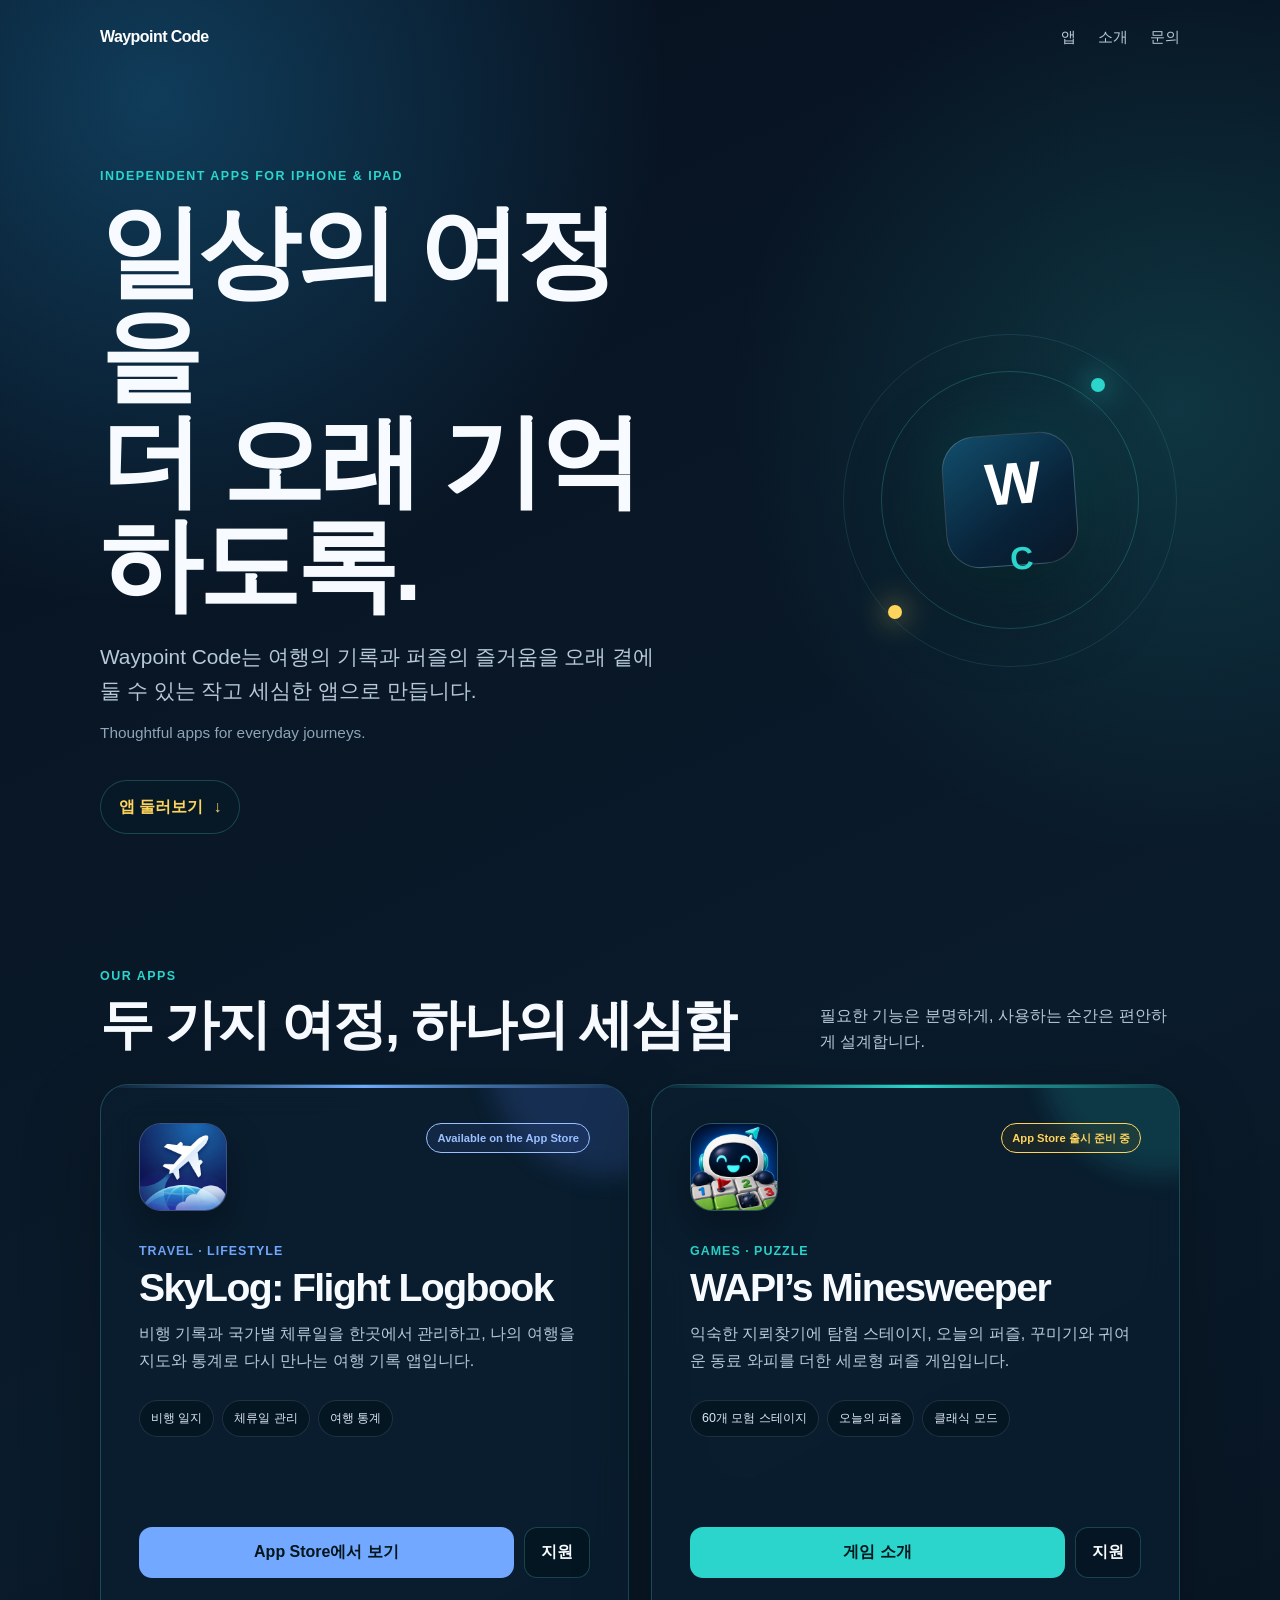
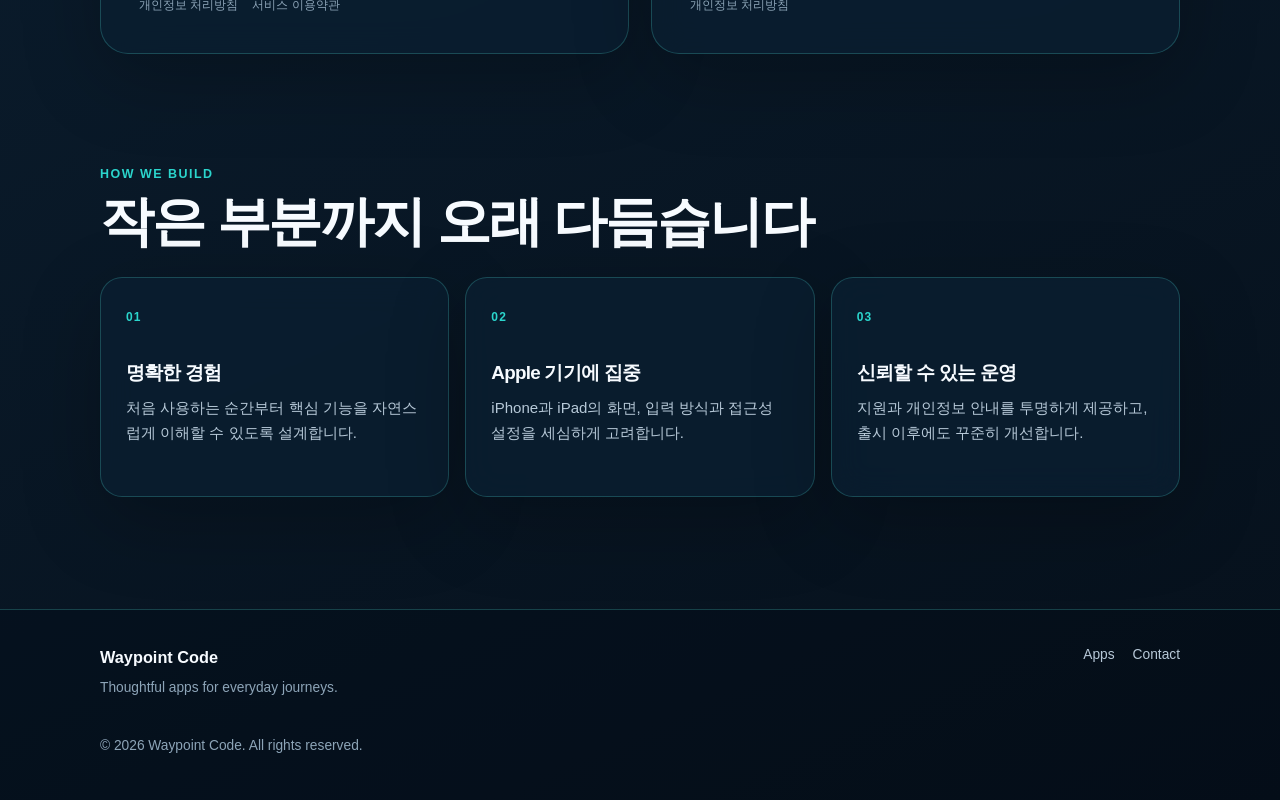
==== index.html @ 96a3428f "feat: Waypoint Code 대표 홈페이지 추가" ====
<!doctype html>
<html lang="ko">
<head>
  <meta charset="utf-8">
  <meta name="viewport" content="width=device-width, initial-scale=1">
  <meta name="description" content="Waypoint Code는 여행 기록과 퍼즐의 즐거움을 위한 iPhone·iPad 앱을 만듭니다.">
  <meta name="theme-color" content="#07111f">
  <meta property="og:type" content="website">
  <meta property="og:title" content="Waypoint Code">
  <meta property="og:description" content="Thoughtful apps for everyday journeys.">
  <title>Waypoint Code — Thoughtful apps for everyday journeys</title>
  <link rel="stylesheet" href="styles.css">
</head>
<body>
  <header class="shell site-header">
    <nav aria-label="주요 메뉴">
      <a class="brand" href="/" aria-label="Waypoint Code 홈">Waypoint Code</a>
      <div class="nav-links">
        <a href="#apps">앱</a>
        <a href="#principles">소개</a>
        <a href="mailto:skylog486@gmail.com">문의</a>
      </div>
    </nav>
  </header>

  <main>
    <section class="shell hero" aria-labelledby="hero-title">
      <div class="hero-copy">
        <p class="eyebrow">Independent apps for iPhone &amp; iPad</p>
        <h1 id="hero-title">일상의 여정을<br>더 오래 기억하도록.</h1>
        <p class="lead">Waypoint Code는 여행의 기록과 퍼즐의 즐거움을 오래 곁에 둘 수 있는 작고 세심한 앱으로 만듭니다.</p>
        <p class="lead-en" lang="en">Thoughtful apps for everyday journeys.</p>
        <a class="hero-link" href="#apps">앱 둘러보기 <span aria-hidden="true">↓</span></a>
      </div>
      <div class="brand-orbit" aria-hidden="true">
        <div class="orbit-ring orbit-ring-one"></div>
        <div class="orbit-ring orbit-ring-two"></div>
        <div class="brand-core">W<span>C</span></div>
        <div class="orbit-dot orbit-dot-one"></div>
        <div class="orbit-dot orbit-dot-two"></div>
      </div>
    </section>

    <section class="shell apps-section" id="apps" aria-labelledby="apps-title">
      <div class="section-heading">
        <div>
          <p class="eyebrow">Our apps</p>
          <h2 id="apps-title">두 가지 여정, 하나의 세심함</h2>
        </div>
        <p>필요한 기능은 분명하게, 사용하는 순간은 편안하게 설계합니다.</p>
      </div>

      <div class="app-grid">
        <article class="app-card skylog-card">
          <div class="app-card-top">
            <img class="app-mark skylog-mark" src="skylog-icon.jpg" width="512" height="512" alt="SkyLog 앱 아이콘" loading="lazy">
            <span class="status available">Available on the App Store</span>
          </div>
          <div class="app-copy">
            <p class="app-kind">Travel · Lifestyle</p>
            <h3>SkyLog: Flight Logbook</h3>
            <p>비행 기록과 국가별 체류일을 한곳에서 관리하고, 나의 여행을 지도와 통계로 다시 만나는 여행 기록 앱입니다.</p>
          </div>
          <ul class="feature-list" aria-label="SkyLog 주요 기능">
            <li>비행 일지</li>
            <li>체류일 관리</li>
            <li>여행 통계</li>
          </ul>
          <div class="card-actions">
            <a class="primary-action" href="https://apps.apple.com/app/id6788016400">App Store에서 보기</a>
            <a class="secondary-action" href="https://kiserlunar-a11y.github.io/SkyLog-legal/support.html">지원</a>
          </div>
          <div class="legal-links">
            <a href="https://kiserlunar-a11y.github.io/SkyLog-legal/privacy.html">개인정보 처리방침</a>
            <a href="https://kiserlunar-a11y.github.io/SkyLog-legal/terms.html">서비스 이용약관</a>
          </div>
        </article>

        <article class="app-card wapi-card">
          <div class="app-card-top">
            <img class="app-mark wapi-mark" src="wapi-mines-icon.png" width="512" height="512" alt="WAPI’s Minesweeper 앱 아이콘" loading="lazy">
            <span class="status coming-soon">App Store 출시 준비 중</span>
          </div>
          <div class="app-copy">
            <p class="app-kind">Games · Puzzle</p>
            <h3>WAPI’s Minesweeper</h3>
            <p>익숙한 지뢰찾기에 탐험 스테이지, 오늘의 퍼즐, 꾸미기와 귀여운 동료 와피를 더한 세로형 퍼즐 게임입니다.</p>
          </div>
          <ul class="feature-list" aria-label="WAPI’s Minesweeper 주요 기능">
            <li>60개 모험 스테이지</li>
            <li>오늘의 퍼즐</li>
            <li>클래식 모드</li>
          </ul>
          <div class="card-actions">
            <a class="primary-action" href="https://kiserlunar-a11y.github.io/worldsweep-site/">게임 소개</a>
            <a class="secondary-action" href="https://kiserlunar-a11y.github.io/worldsweep-site/support.html">지원</a>
          </div>
          <div class="legal-links">
            <a href="https://kiserlunar-a11y.github.io/worldsweep-site/privacy.html">개인정보 처리방침</a>
          </div>
        </article>
      </div>
    </section>

    <section class="shell principles" id="principles" aria-labelledby="principles-title">
      <div class="section-heading compact">
        <div>
          <p class="eyebrow">How we build</p>
          <h2 id="principles-title">작은 부분까지 오래 다듬습니다</h2>
        </div>
      </div>
      <div class="principle-grid">
        <article class="principle-card">
          <span class="principle-number">01</span>
          <h3>명확한 경험</h3>
          <p>처음 사용하는 순간부터 핵심 기능을 자연스럽게 이해할 수 있도록 설계합니다.</p>
        </article>
        <article class="principle-card">
          <span class="principle-number">02</span>
          <h3>Apple 기기에 집중</h3>
          <p>iPhone과 iPad의 화면, 입력 방식과 접근성 설정을 세심하게 고려합니다.</p>
        </article>
        <article class="principle-card">
          <span class="principle-number">03</span>
          <h3>신뢰할 수 있는 운영</h3>
          <p>지원과 개인정보 안내를 투명하게 제공하고, 출시 이후에도 꾸준히 개선합니다.</p>
        </article>
      </div>
    </section>
  </main>

  <footer>
    <div class="shell footer-inner">
      <div>
        <strong>Waypoint Code</strong>
        <p>Thoughtful apps for everyday journeys.</p>
      </div>
      <div class="footer-links">
        <a href="#apps">Apps</a>
        <a href="mailto:skylog486@gmail.com">Contact</a>
      </div>
      <p class="copyright">© 2026 Waypoint Code. All rights reserved.</p>
    </div>
  </footer>
</body>
</html>
---- styles.css ----
:root {
  color-scheme: dark;
  --bg: #07111f;
  --bg-deep: #040b13;
  --panel: rgba(10, 30, 48, 0.84);
  --panel-strong: #0c2539;
  --line: rgba(82, 221, 214, 0.24);
  --line-strong: rgba(82, 221, 214, 0.48);
  --text: #f7fbff;
  --muted: #b7c9d8;
  --muted-soft: #8da5b8;
  --accent: #2bd5cc;
  --accent-2: #7cdfff;
  --gold: #ffd45d;
  --sky: #72a8ff;
}

* { box-sizing: border-box; }

html { scroll-behavior: smooth; }

body {
  margin: 0;
  min-height: 100vh;
  overflow-x: hidden;
  font-family: -apple-system, BlinkMacSystemFont, "Segoe UI", sans-serif;
  line-height: 1.65;
  color: var(--text);
  background:
    radial-gradient(circle at 12% 4%, rgba(32, 141, 201, 0.34), transparent 32rem),
    radial-gradient(circle at 92% 17%, rgba(43, 213, 204, 0.16), transparent 28rem),
    linear-gradient(155deg, var(--bg) 0%, #0a1b2b 50%, #06101b 100%);
}

body::before {
  content: "";
  position: fixed;
  inset: 0;
  z-index: -1;
  pointer-events: none;
  opacity: 0.28;
  background-image: linear-gradient(rgba(255,255,255,0.022) 1px, transparent 1px), linear-gradient(90deg, rgba(255,255,255,0.022) 1px, transparent 1px);
  background-size: 56px 56px;
  mask-image: linear-gradient(to bottom, black, transparent 75%);
}

a { color: var(--accent-2); }
a:hover { color: #fff; }
a:focus-visible { outline: 3px solid var(--gold); outline-offset: 4px; }

.shell {
  width: min(1080px, calc(100% - 40px));
  margin: 0 auto;
}

.site-header { position: relative; z-index: 10; }

nav {
  display: flex;
  align-items: center;
  justify-content: space-between;
  gap: 18px;
  padding: 24px 0;
}

.brand {
  color: #fff;
  font-weight: 850;
  letter-spacing: -0.035em;
  text-decoration: none;
}

.nav-links {
  display: flex;
  flex-wrap: wrap;
  justify-content: flex-end;
  gap: 22px;
  font-size: 0.92rem;
}

.nav-links a { color: var(--muted); text-decoration: none; }

.hero {
  min-height: 610px;
  display: grid;
  grid-template-columns: minmax(0, 1.2fr) minmax(280px, 0.8fr);
  align-items: center;
  gap: clamp(44px, 9vw, 112px);
  padding: 92px 0 112px;
}

.eyebrow {
  margin: 0;
  color: var(--accent);
  font-size: 0.78rem;
  font-weight: 850;
  letter-spacing: 0.12em;
  text-transform: uppercase;
}

h1, h2, h3 { letter-spacing: -0.04em; }

h1 {
  margin: 13px 0 22px;
  font-size: clamp(3rem, 8vw, 6.6rem);
  line-height: 1.02;
}

.lead {
  max-width: 670px;
  margin: 0;
  color: var(--muted);
  font-size: clamp(1.08rem, 2vw, 1.3rem);
}

.lead-en {
  margin: 12px 0 0;
  color: var(--muted-soft);
  font-size: 0.96rem;
}

.hero-link {
  display: inline-flex;
  align-items: center;
  gap: 10px;
  margin-top: 34px;
  padding: 13px 18px;
  border: 1px solid var(--line);
  border-radius: 999px;
  color: var(--gold);
  background: rgba(8, 25, 40, 0.74);
  font-weight: 780;
  text-decoration: none;
}

.brand-orbit {
  position: relative;
  width: min(340px, 74vw);
  aspect-ratio: 1;
  justify-self: end;
  display: grid;
  place-items: center;
}

.brand-core {
  width: 132px;
  height: 132px;
  display: grid;
  place-items: center;
  border: 1px solid rgba(255,255,255,0.18);
  border-radius: 34px;
  color: #fff;
  background: linear-gradient(145deg, #124e6c, #082238 62%, #0a1828);
  box-shadow: 0 30px 90px rgba(0,0,0,0.45), 0 0 70px rgba(43,213,204,0.15);
  font-size: 3.7rem;
  font-weight: 900;
  letter-spacing: -0.14em;
  transform: rotate(-4deg);
}

.brand-core span { color: var(--accent); font-size: 2rem; align-self: end; margin: 0 0 27px 7px; }

.orbit-ring { position: absolute; border: 1px solid var(--line); border-radius: 50%; }
.orbit-ring-one { inset: 12%; }
.orbit-ring-two { inset: 1%; border-color: rgba(124,223,255,0.12); }
.orbit-dot { position: absolute; width: 14px; height: 14px; border-radius: 50%; box-shadow: 0 0 28px currentColor; }
.orbit-dot-one { top: 14%; right: 22%; color: var(--accent); background: var(--accent); }
.orbit-dot-two { bottom: 15%; left: 14%; color: var(--gold); background: var(--gold); }

.apps-section { padding: 20px 0 110px; }

.section-heading {
  display: flex;
  align-items: end;
  justify-content: space-between;
  gap: 40px;
  margin-bottom: 28px;
}

.section-heading h2 { margin: 8px 0 0; font-size: clamp(2rem, 4.5vw, 3.4rem); line-height: 1.12; }
.section-heading > p { max-width: 360px; margin: 0; color: var(--muted); }
.section-heading.compact { margin-bottom: 24px; }

.app-grid { display: grid; grid-template-columns: repeat(2, minmax(0, 1fr)); gap: 22px; }

.app-card, .principle-card {
  border: 1px solid var(--line);
  background: var(--panel);
  box-shadow: 0 24px 80px rgba(0,0,0,0.24);
  backdrop-filter: blur(16px);
}

.app-card {
  position: relative;
  min-height: 570px;
  display: flex;
  flex-direction: column;
  padding: clamp(24px, 4vw, 38px);
  overflow: hidden;
  border-radius: 28px;
}

.app-card::before {
  content: "";
  position: absolute;
  inset: 0 0 auto;
  height: 3px;
  background: linear-gradient(90deg, transparent, var(--card-accent), transparent);
}

.app-card::after {
  content: "";
  position: absolute;
  width: 240px;
  height: 240px;
  top: -150px;
  right: -100px;
  border-radius: 50%;
  background: var(--card-glow);
  filter: blur(12px);
  pointer-events: none;
}

.skylog-card { --card-accent: var(--sky); --card-glow: rgba(91,134,255,0.17); }
.wapi-card { --card-accent: var(--accent); --card-glow: rgba(43,213,204,0.15); }

.app-card-top { position: relative; z-index: 1; display: flex; align-items: flex-start; justify-content: space-between; gap: 18px; }

.app-mark {
  width: 88px;
  height: 88px;
  display: grid;
  place-items: center;
  flex: 0 0 auto;
  border: 1px solid rgba(255,255,255,0.16);
  border-radius: 22px;
  object-fit: cover;
  box-shadow: 0 18px 42px rgba(0,0,0,0.32);
}

.skylog-mark { background: #183167; }
.wapi-mark { background: #073447; }

.status {
  padding: 7px 10px;
  border: 1px solid currentColor;
  border-radius: 999px;
  font-size: 0.7rem;
  font-weight: 800;
  line-height: 1.3;
}

.available { color: #9bc0ff; background: rgba(50,86,160,0.18); }
.coming-soon { color: var(--gold); background: rgba(122,90,8,0.15); }

.app-copy { margin-top: 30px; }
.app-kind { margin: 0 0 5px; color: var(--card-accent); font-size: 0.78rem; font-weight: 800; letter-spacing: 0.08em; text-transform: uppercase; }
.app-copy h3 { margin: 0 0 12px; font-size: clamp(1.75rem, 4vw, 2.45rem); line-height: 1.1; }
.app-copy > p:last-child { margin: 0; color: var(--muted); }

.feature-list { display: flex; flex-wrap: wrap; gap: 8px; margin: 26px 0 30px; padding: 0; list-style: none; }
.feature-list li { padding: 7px 11px; border: 1px solid rgba(183,201,216,0.15); border-radius: 999px; color: #dce8f1; background: rgba(4,15,26,0.48); font-size: 0.78rem; }

.card-actions { display: flex; gap: 10px; margin-top: auto; }
.card-actions a { display: inline-flex; align-items: center; justify-content: center; min-height: 48px; padding: 11px 16px; border-radius: 13px; font-weight: 800; text-decoration: none; }
.primary-action { flex: 1; color: #03161c; background: var(--card-accent); }
.primary-action:hover { color: #03161c; filter: brightness(1.08); }
.secondary-action { border: 1px solid var(--line); color: var(--text); background: rgba(4,15,26,0.48); }

.legal-links { display: flex; flex-wrap: wrap; gap: 14px; margin-top: 17px; font-size: 0.76rem; }
.legal-links a { color: var(--muted-soft); text-decoration: none; }

.principles { padding: 0 0 112px; }
.principle-grid { display: grid; grid-template-columns: repeat(3, 1fr); gap: 16px; }
.principle-card { min-height: 220px; padding: 25px; border-radius: 22px; }
.principle-number { color: var(--accent); font-size: 0.75rem; font-weight: 850; letter-spacing: 0.1em; }
.principle-card h3 { margin: 27px 0 8px; font-size: 1.18rem; }
.principle-card p { margin: 0; color: var(--muted); font-size: 0.94rem; }

footer { border-top: 1px solid var(--line); background: rgba(3,10,18,0.28); }
.footer-inner { display: grid; grid-template-columns: 1fr auto; align-items: start; gap: 20px 36px; padding-top: 34px; padding-bottom: 42px; }
.footer-inner strong { font-size: 1.02rem; }
.footer-inner p { margin: 5px 0 0; color: var(--muted-soft); font-size: 0.86rem; }
.footer-links { display: flex; gap: 18px; }
.footer-links a { color: var(--muted); font-size: 0.86rem; text-decoration: none; }
.footer-inner .copyright { grid-column: 1 / -1; margin-top: 16px; }

@media (max-width: 800px) {
  .hero { min-height: 0; grid-template-columns: 1fr; padding: 64px 0 92px; }
  .brand-orbit { width: min(290px, 74vw); justify-self: center; order: -1; }
  .brand-core { width: 112px; height: 112px; border-radius: 29px; font-size: 3rem; }
  .brand-core span { margin-bottom: 23px; font-size: 1.7rem; }
  .section-heading { align-items: flex-start; flex-direction: column; gap: 13px; }
  .app-grid { grid-template-columns: 1fr; }
  .app-card { min-height: 0; }
  .principle-grid { grid-template-columns: 1fr; }
  .principle-card { min-height: 0; }
}

@media (max-width: 520px) {
  .shell { width: min(100% - 28px, 1080px); }
  nav { align-items: flex-start; }
  .nav-links { gap: 13px; }
  .hero { padding-top: 43px; }
  h1 { font-size: clamp(2.7rem, 16vw, 4.1rem); }
  .brand-orbit { width: 230px; }
  .app-card { padding: 23px; border-radius: 23px; }
  .app-card-top { align-items: center; }
  .app-mark { width: 72px; height: 72px; border-radius: 18px; }
  .status { max-width: 150px; text-align: center; }
  .card-actions { flex-direction: column; }
  .footer-inner { grid-template-columns: 1fr; }
  .footer-inner .copyright { grid-column: auto; }
}

@media (prefers-reduced-motion: reduce) {
  html { scroll-behavior: auto; }
}
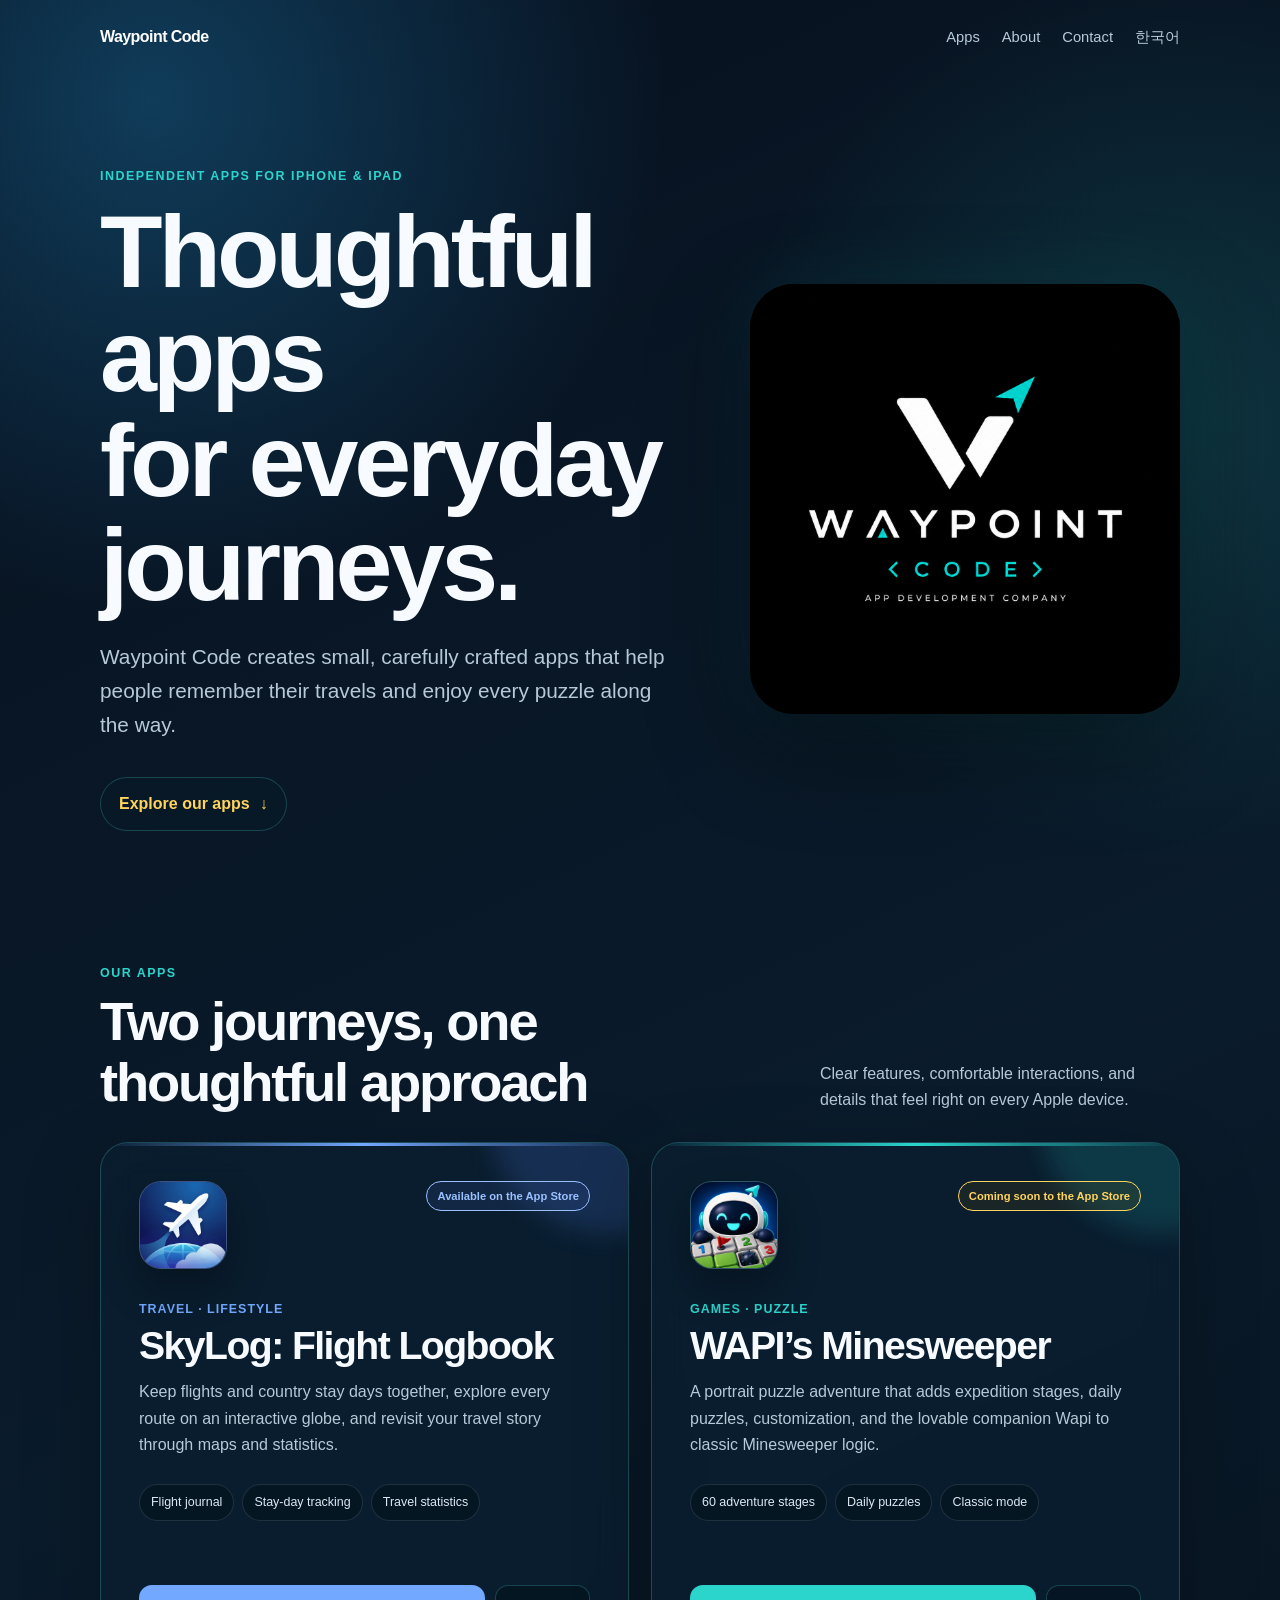
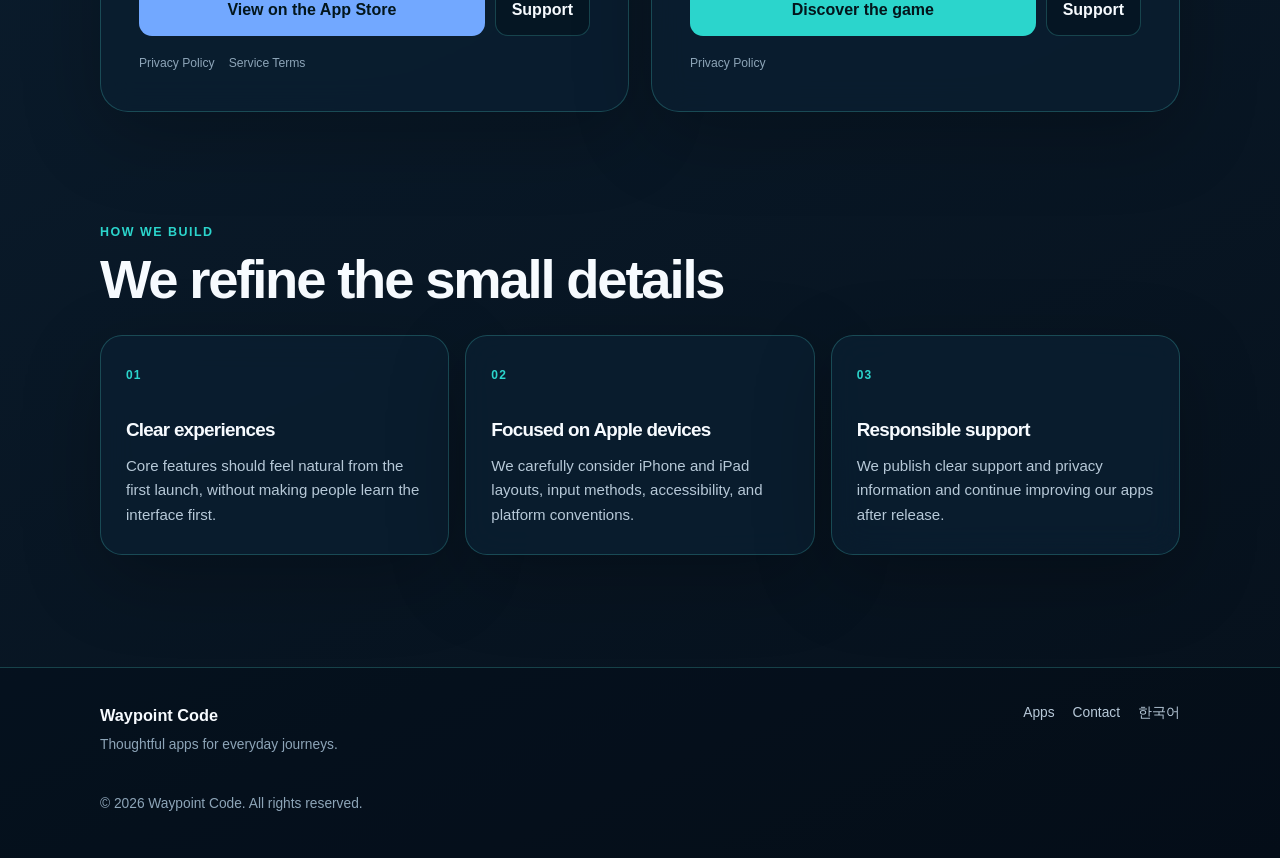
==== commit acb0eb83: "feat: 영어 기본 홈페이지와 공식 로고 적용" ====
--- a/index.html
+++ b/index.html
@@ -1,24 +1,28 @@
 <!doctype html>
-<html lang="ko">
+<html lang="en">
 <head>
   <meta charset="utf-8">
   <meta name="viewport" content="width=device-width, initial-scale=1">
-  <meta name="description" content="Waypoint Code는 여행 기록과 퍼즐의 즐거움을 위한 iPhone·iPad 앱을 만듭니다.">
+  <meta name="description" content="Waypoint Code creates thoughtful iPhone and iPad apps for travel, play, and everyday journeys.">
   <meta name="theme-color" content="#07111f">
   <meta property="og:type" content="website">
   <meta property="og:title" content="Waypoint Code">
   <meta property="og:description" content="Thoughtful apps for everyday journeys.">
   <title>Waypoint Code — Thoughtful apps for everyday journeys</title>
+  <link rel="icon" type="image/png" href="waypoint-code-logo.png">
+  <link rel="alternate" hreflang="en" href="https://kiserlunar-a11y.github.io/">
+  <link rel="alternate" hreflang="ko" href="https://kiserlunar-a11y.github.io/ko.html">
   <link rel="stylesheet" href="styles.css">
 </head>
 <body>
   <header class="shell site-header">
-    <nav aria-label="주요 메뉴">
-      <a class="brand" href="/" aria-label="Waypoint Code 홈">Waypoint Code</a>
+    <nav aria-label="Primary navigation">
+      <a class="brand" href="/" aria-label="Waypoint Code home">Waypoint Code</a>
       <div class="nav-links">
-        <a href="#apps">앱</a>
-        <a href="#principles">소개</a>
-        <a href="mailto:skylog486@gmail.com">문의</a>
+        <a href="#apps">Apps</a>
+        <a href="#principles">About</a>
+        <a href="mailto:skylog486@gmail.com">Contact</a>
+        <a href="ko.html" lang="ko">한국어</a>
       </div>
     </nav>
   </header>
@@ -27,17 +31,12 @@
     <section class="shell hero" aria-labelledby="hero-title">
       <div class="hero-copy">
         <p class="eyebrow">Independent apps for iPhone &amp; iPad</p>
-        <h1 id="hero-title">일상의 여정을<br>더 오래 기억하도록.</h1>
-        <p class="lead">Waypoint Code는 여행의 기록과 퍼즐의 즐거움을 오래 곁에 둘 수 있는 작고 세심한 앱으로 만듭니다.</p>
-        <p class="lead-en" lang="en">Thoughtful apps for everyday journeys.</p>
-        <a class="hero-link" href="#apps">앱 둘러보기 <span aria-hidden="true">↓</span></a>
+        <h1 id="hero-title">Thoughtful apps<br>for everyday journeys.</h1>
+        <p class="lead">Waypoint Code creates small, carefully crafted apps that help people remember their travels and enjoy every puzzle along the way.</p>
+        <a class="hero-link" href="#apps">Explore our apps <span aria-hidden="true">↓</span></a>
       </div>
-      <div class="brand-orbit" aria-hidden="true">
-        <div class="orbit-ring orbit-ring-one"></div>
-        <div class="orbit-ring orbit-ring-two"></div>
-        <div class="brand-core">W<span>C</span></div>
-        <div class="orbit-dot orbit-dot-one"></div>
-        <div class="orbit-dot orbit-dot-two"></div>
+      <div class="brand-visual">
+        <img class="company-logo" src="waypoint-code-logo.png" width="1254" height="1254" alt="Waypoint Code — App Development Company">
       </div>
     </section>
 
@@ -45,58 +44,58 @@
       <div class="section-heading">
         <div>
           <p class="eyebrow">Our apps</p>
-          <h2 id="apps-title">두 가지 여정, 하나의 세심함</h2>
+          <h2 id="apps-title">Two journeys, one thoughtful approach</h2>
         </div>
-        <p>필요한 기능은 분명하게, 사용하는 순간은 편안하게 설계합니다.</p>
+        <p>Clear features, comfortable interactions, and details that feel right on every Apple device.</p>
       </div>
 
       <div class="app-grid">
         <article class="app-card skylog-card">
           <div class="app-card-top">
-            <img class="app-mark skylog-mark" src="skylog-icon.jpg" width="512" height="512" alt="SkyLog 앱 아이콘" loading="lazy">
+            <img class="app-mark skylog-mark" src="skylog-icon.jpg" width="512" height="512" alt="SkyLog app icon" loading="lazy">
             <span class="status available">Available on the App Store</span>
           </div>
           <div class="app-copy">
             <p class="app-kind">Travel · Lifestyle</p>
             <h3>SkyLog: Flight Logbook</h3>
-            <p>비행 기록과 국가별 체류일을 한곳에서 관리하고, 나의 여행을 지도와 통계로 다시 만나는 여행 기록 앱입니다.</p>
+            <p>Keep flights and country stay days together, explore every route on an interactive globe, and revisit your travel story through maps and statistics.</p>
           </div>
-          <ul class="feature-list" aria-label="SkyLog 주요 기능">
-            <li>비행 일지</li>
-            <li>체류일 관리</li>
-            <li>여행 통계</li>
+          <ul class="feature-list" aria-label="SkyLog features">
+            <li>Flight journal</li>
+            <li>Stay-day tracking</li>
+            <li>Travel statistics</li>
           </ul>
           <div class="card-actions">
-            <a class="primary-action" href="https://apps.apple.com/app/id6788016400">App Store에서 보기</a>
-            <a class="secondary-action" href="https://kiserlunar-a11y.github.io/SkyLog-legal/support.html">지원</a>
+            <a class="primary-action" href="https://apps.apple.com/app/id6788016400">View on the App Store</a>
+            <a class="secondary-action" href="https://kiserlunar-a11y.github.io/SkyLog-legal/support.html">Support</a>
           </div>
           <div class="legal-links">
-            <a href="https://kiserlunar-a11y.github.io/SkyLog-legal/privacy.html">개인정보 처리방침</a>
-            <a href="https://kiserlunar-a11y.github.io/SkyLog-legal/terms.html">서비스 이용약관</a>
+            <a href="https://kiserlunar-a11y.github.io/SkyLog-legal/privacy.html">Privacy Policy</a>
+            <a href="https://kiserlunar-a11y.github.io/SkyLog-legal/terms.html">Service Terms</a>
           </div>
         </article>
 
         <article class="app-card wapi-card">
           <div class="app-card-top">
-            <img class="app-mark wapi-mark" src="wapi-mines-icon.png" width="512" height="512" alt="WAPI’s Minesweeper 앱 아이콘" loading="lazy">
-            <span class="status coming-soon">App Store 출시 준비 중</span>
+            <img class="app-mark wapi-mark" src="wapi-mines-icon.png" width="512" height="512" alt="WAPI’s Minesweeper app icon" loading="lazy">
+            <span class="status coming-soon">Coming soon to the App Store</span>
           </div>
           <div class="app-copy">
             <p class="app-kind">Games · Puzzle</p>
             <h3>WAPI’s Minesweeper</h3>
-            <p>익숙한 지뢰찾기에 탐험 스테이지, 오늘의 퍼즐, 꾸미기와 귀여운 동료 와피를 더한 세로형 퍼즐 게임입니다.</p>
+            <p>A portrait puzzle adventure that adds expedition stages, daily puzzles, customization, and the lovable companion Wapi to classic Minesweeper logic.</p>
           </div>
-          <ul class="feature-list" aria-label="WAPI’s Minesweeper 주요 기능">
-            <li>60개 모험 스테이지</li>
-            <li>오늘의 퍼즐</li>
-            <li>클래식 모드</li>
+          <ul class="feature-list" aria-label="WAPI’s Minesweeper features">
+            <li>60 adventure stages</li>
+            <li>Daily puzzles</li>
+            <li>Classic mode</li>
           </ul>
           <div class="card-actions">
-            <a class="primary-action" href="https://kiserlunar-a11y.github.io/worldsweep-site/">게임 소개</a>
-            <a class="secondary-action" href="https://kiserlunar-a11y.github.io/worldsweep-site/support.html">지원</a>
+            <a class="primary-action" href="https://kiserlunar-a11y.github.io/worldsweep-site/">Discover the game</a>
+            <a class="secondary-action" href="https://kiserlunar-a11y.github.io/worldsweep-site/support.html#english">Support</a>
           </div>
           <div class="legal-links">
-            <a href="https://kiserlunar-a11y.github.io/worldsweep-site/privacy.html">개인정보 처리방침</a>
+            <a href="https://kiserlunar-a11y.github.io/worldsweep-site/privacy.html#english">Privacy Policy</a>
           </div>
         </article>
       </div>
@@ -106,24 +105,24 @@
       <div class="section-heading compact">
         <div>
           <p class="eyebrow">How we build</p>
-          <h2 id="principles-title">작은 부분까지 오래 다듬습니다</h2>
+          <h2 id="principles-title">We refine the small details</h2>
         </div>
       </div>
       <div class="principle-grid">
         <article class="principle-card">
           <span class="principle-number">01</span>
-          <h3>명확한 경험</h3>
-          <p>처음 사용하는 순간부터 핵심 기능을 자연스럽게 이해할 수 있도록 설계합니다.</p>
+          <h3>Clear experiences</h3>
+          <p>Core features should feel natural from the first launch, without making people learn the interface first.</p>
         </article>
         <article class="principle-card">
           <span class="principle-number">02</span>
-          <h3>Apple 기기에 집중</h3>
-          <p>iPhone과 iPad의 화면, 입력 방식과 접근성 설정을 세심하게 고려합니다.</p>
+          <h3>Focused on Apple devices</h3>
+          <p>We carefully consider iPhone and iPad layouts, input methods, accessibility, and platform conventions.</p>
         </article>
         <article class="principle-card">
           <span class="principle-number">03</span>
-          <h3>신뢰할 수 있는 운영</h3>
-          <p>지원과 개인정보 안내를 투명하게 제공하고, 출시 이후에도 꾸준히 개선합니다.</p>
+          <h3>Responsible support</h3>
+          <p>We publish clear support and privacy information and continue improving our apps after release.</p>
         </article>
       </div>
     </section>
@@ -138,6 +137,7 @@
       <div class="footer-links">
         <a href="#apps">Apps</a>
         <a href="mailto:skylog486@gmail.com">Contact</a>
+        <a href="ko.html" lang="ko">한국어</a>
       </div>
       <p class="copyright">© 2026 Waypoint Code. All rights reserved.</p>
     </div>
--- a/styles.css
+++ b/styles.css
@@ -133,39 +133,22 @@
   text-decoration: none;
 }
 
-.brand-orbit {
-  position: relative;
-  width: min(340px, 74vw);
-  aspect-ratio: 1;
+.brand-visual {
+  width: min(430px, 88vw);
   justify-self: end;
   display: grid;
   place-items: center;
-}
-
-.brand-core {
-  width: 132px;
-  height: 132px;
-  display: grid;
-  place-items: center;
-  border: 1px solid rgba(255,255,255,0.18);
-  border-radius: 34px;
-  color: #fff;
-  background: linear-gradient(145deg, #124e6c, #082238 62%, #0a1828);
-  box-shadow: 0 30px 90px rgba(0,0,0,0.45), 0 0 70px rgba(43,213,204,0.15);
-  font-size: 3.7rem;
-  font-weight: 900;
-  letter-spacing: -0.14em;
-  transform: rotate(-4deg);
-}
-
-.brand-core span { color: var(--accent); font-size: 2rem; align-self: end; margin: 0 0 27px 7px; }
-
-.orbit-ring { position: absolute; border: 1px solid var(--line); border-radius: 50%; }
-.orbit-ring-one { inset: 12%; }
-.orbit-ring-two { inset: 1%; border-color: rgba(124,223,255,0.12); }
-.orbit-dot { position: absolute; width: 14px; height: 14px; border-radius: 50%; box-shadow: 0 0 28px currentColor; }
-.orbit-dot-one { top: 14%; right: 22%; color: var(--accent); background: var(--accent); }
-.orbit-dot-two { bottom: 15%; left: 14%; color: var(--gold); background: var(--gold); }
+  border-radius: 44px;
+  overflow: hidden;
+  background: #000;
+  box-shadow: 0 32px 100px rgba(0,0,0,0.48), 0 0 80px rgba(43,213,204,0.11);
+}
+
+.company-logo {
+  display: block;
+  width: 100%;
+  height: auto;
+}
 
 .apps-section { padding: 20px 0 110px; }
 
@@ -287,9 +270,7 @@
 
 @media (max-width: 800px) {
   .hero { min-height: 0; grid-template-columns: 1fr; padding: 64px 0 92px; }
-  .brand-orbit { width: min(290px, 74vw); justify-self: center; order: -1; }
-  .brand-core { width: 112px; height: 112px; border-radius: 29px; font-size: 3rem; }
-  .brand-core span { margin-bottom: 23px; font-size: 1.7rem; }
+  .brand-visual { width: min(360px, 82vw); justify-self: center; order: -1; border-radius: 36px; }
   .section-heading { align-items: flex-start; flex-direction: column; gap: 13px; }
   .app-grid { grid-template-columns: 1fr; }
   .app-card { min-height: 0; }
@@ -303,7 +284,7 @@
   .nav-links { gap: 13px; }
   .hero { padding-top: 43px; }
   h1 { font-size: clamp(2.7rem, 16vw, 4.1rem); }
-  .brand-orbit { width: 230px; }
+  .brand-visual { width: min(300px, 86vw); border-radius: 28px; }
   .app-card { padding: 23px; border-radius: 23px; }
   .app-card-top { align-items: center; }
   .app-mark { width: 72px; height: 72px; border-radius: 18px; }
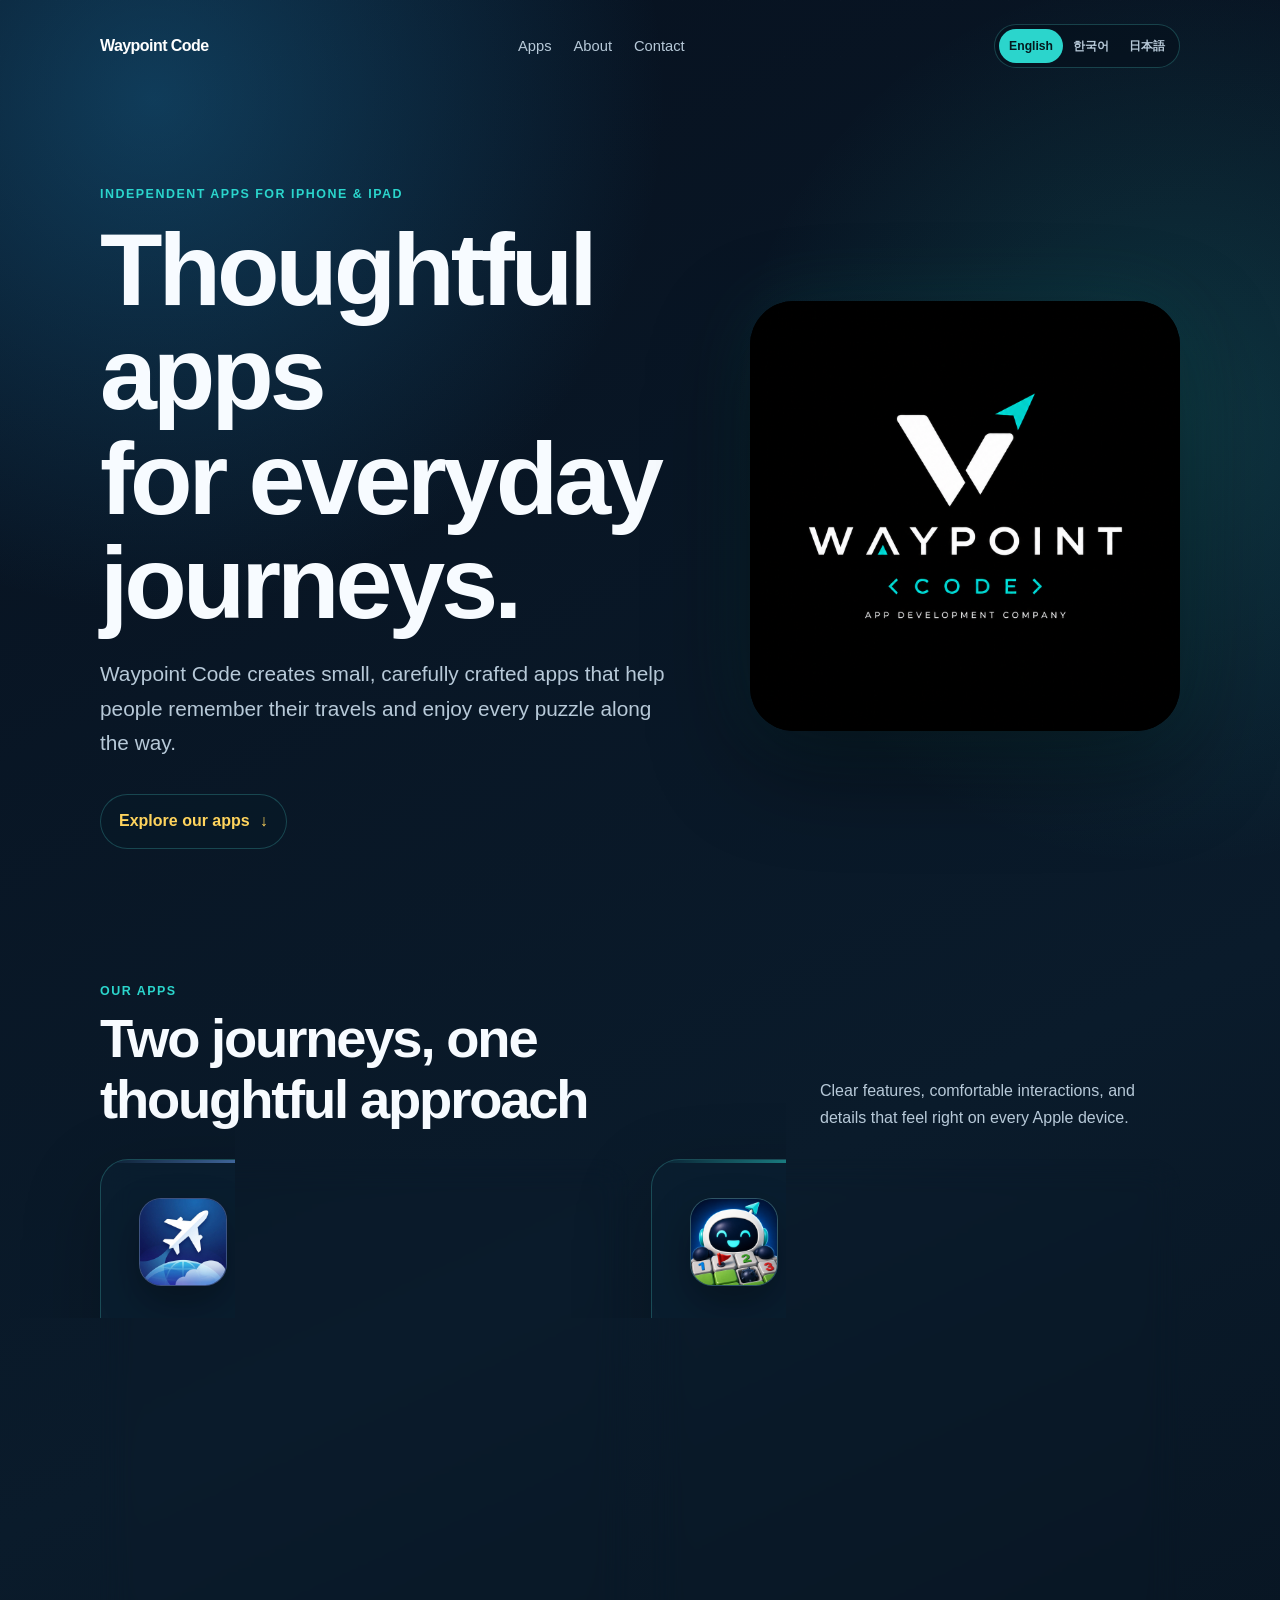
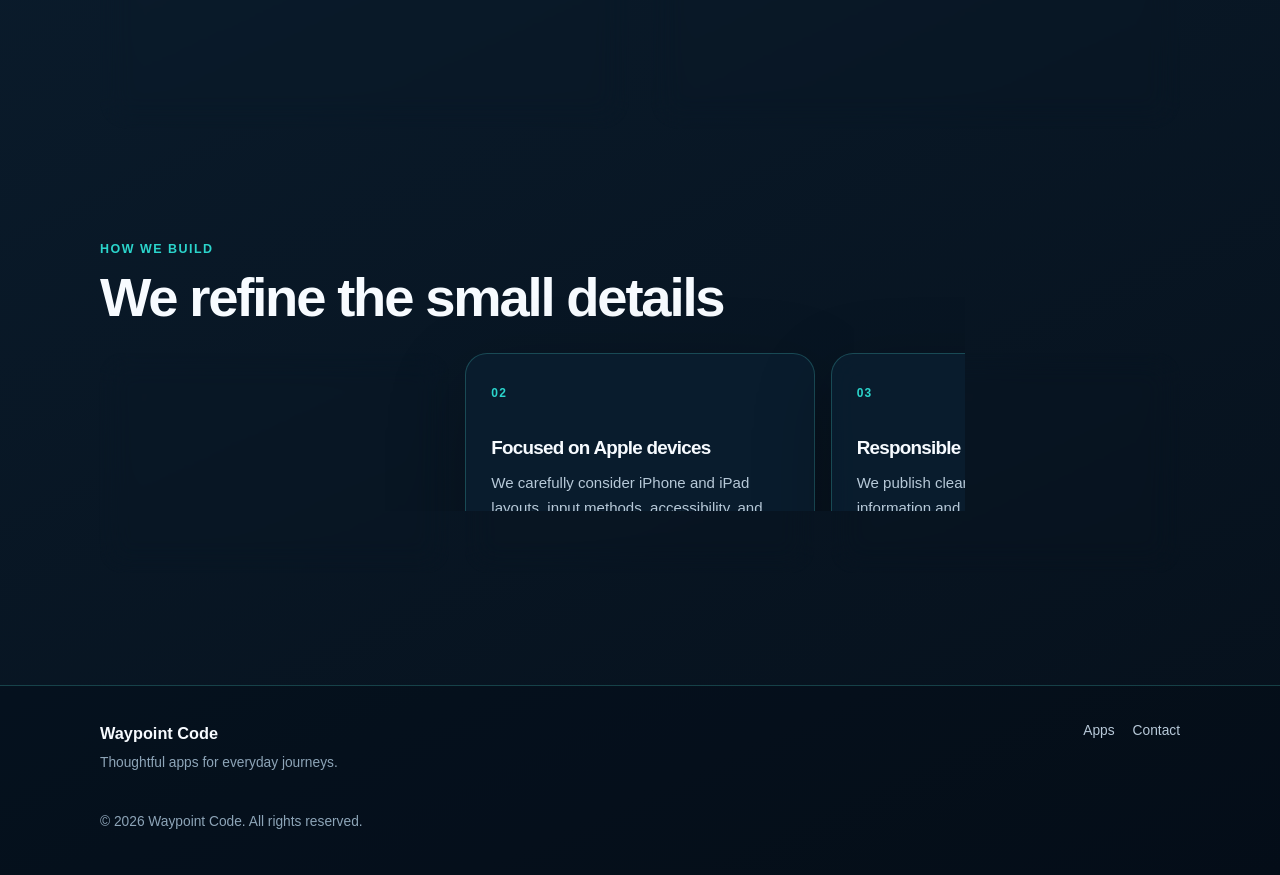
==== commit a03f96b1: "메인 페이지 언어 전환을 단일 주소로 통합" ====
--- a/index.html
+++ b/index.html
@@ -8,21 +8,43 @@
   <meta property="og:type" content="website">
   <meta property="og:title" content="Waypoint Code">
   <meta property="og:description" content="Thoughtful apps for everyday journeys.">
+  <link rel="canonical" href="https://kiserlunar-a11y.github.io/">
   <title>Waypoint Code — Thoughtful apps for everyday journeys</title>
   <link rel="icon" type="image/png" href="waypoint-code-logo.png">
-  <link rel="alternate" hreflang="en" href="https://kiserlunar-a11y.github.io/">
-  <link rel="alternate" hreflang="ko" href="https://kiserlunar-a11y.github.io/ko.html">
-  <link rel="stylesheet" href="styles.css">
+  <link rel="stylesheet" href="styles.css?v=20260825-1">
+  <script src="language.js?v=20260825-1" defer></script>
 </head>
-<body>
+<body
+  data-title-en="Waypoint Code — Thoughtful apps for everyday journeys"
+  data-title-ko="Waypoint Code — 일상의 여정을 위한 세심한 앱"
+  data-title-ja="Waypoint Code — 日々の旅に寄り添う丁寧なアプリ"
+  data-description-en="Waypoint Code creates thoughtful iPhone and iPad apps for travel, play, and everyday journeys."
+  data-description-ko="Waypoint Code는 여행 기록과 퍼즐의 즐거움을 위한 iPhone·iPad 앱을 만듭니다."
+  data-description-ja="Waypoint Codeは、旅の記録やパズルの楽しさを届けるiPhone・iPadアプリを丁寧に作っています。">
   <header class="shell site-header">
-    <nav aria-label="Primary navigation">
-      <a class="brand" href="/" aria-label="Waypoint Code home">Waypoint Code</a>
+    <nav
+      aria-label="Primary navigation"
+      data-copy-aria
+      data-copy-aria-en="Primary navigation"
+      data-copy-aria-ko="주요 메뉴"
+      data-copy-aria-ja="メインメニュー">
+      <a
+        class="brand"
+        href="/"
+        aria-label="Waypoint Code home"
+        data-copy-aria
+        data-copy-aria-en="Waypoint Code home"
+        data-copy-aria-ko="Waypoint Code 홈"
+        data-copy-aria-ja="Waypoint Code ホーム">Waypoint Code</a>
       <div class="nav-links">
-        <a href="#apps">Apps</a>
-        <a href="#principles">About</a>
-        <a href="mailto:skylog486@gmail.com">Contact</a>
-        <a href="ko.html" lang="ko">한국어</a>
+        <a href="#apps" data-copy data-copy-en="Apps" data-copy-ko="앱" data-copy-ja="アプリ">Apps</a>
+        <a href="#principles" data-copy data-copy-en="About" data-copy-ko="소개" data-copy-ja="私たちについて">About</a>
+        <a href="mailto:skylog486@gmail.com" data-copy data-copy-en="Contact" data-copy-ko="문의" data-copy-ja="お問い合わせ">Contact</a>
+      </div>
+      <div class="language-switch" role="group" aria-label="Language" data-copy-aria data-copy-aria-en="Language" data-copy-aria-ko="언어" data-copy-aria-ja="言語">
+        <button type="button" data-language-choice="en" aria-pressed="true">English</button>
+        <button type="button" data-language-choice="ko" aria-pressed="false">한국어</button>
+        <button type="button" data-language-choice="ja" aria-pressed="false">日本語</button>
       </div>
     </nav>
   </header>
@@ -30,72 +52,129 @@
   <main>
     <section class="shell hero" aria-labelledby="hero-title">
       <div class="hero-copy">
-        <p class="eyebrow">Independent apps for iPhone &amp; iPad</p>
-        <h1 id="hero-title">Thoughtful apps<br>for everyday journeys.</h1>
-        <p class="lead">Waypoint Code creates small, carefully crafted apps that help people remember their travels and enjoy every puzzle along the way.</p>
-        <a class="hero-link" href="#apps">Explore our apps <span aria-hidden="true">↓</span></a>
+        <p
+          class="eyebrow"
+          data-copy
+          data-copy-en="Independent apps for iPhone &amp; iPad"
+          data-copy-ko="iPhone과 iPad를 위한 독립 앱"
+          data-copy-ja="iPhoneとiPadのためのインディーアプリ">Independent apps for iPhone &amp; iPad</p>
+        <h1 id="hero-title">
+          <span data-copy data-copy-en="Thoughtful apps" data-copy-ko="일상의 여정을" data-copy-ja="日々の旅に寄り添う">Thoughtful apps</span><br>
+          <span data-copy data-copy-en="for everyday journeys." data-copy-ko="더 오래 기억하도록." data-copy-ja="丁寧なアプリ。">for everyday journeys.</span>
+        </h1>
+        <p
+          class="lead"
+          data-copy
+          data-copy-en="Waypoint Code creates small, carefully crafted apps that help people remember their travels and enjoy every puzzle along the way."
+          data-copy-ko="Waypoint Code는 여행의 기록과 퍼즐의 즐거움을 오래 곁에 둘 수 있는 작고 세심한 앱으로 만듭니다."
+          data-copy-ja="Waypoint Codeは、旅の思い出を残し、道中のパズルを楽しめる、小さくても丁寧なアプリを作っています。">Waypoint Code creates small, carefully crafted apps that help people remember their travels and enjoy every puzzle along the way.</p>
+        <a class="hero-link" href="#apps">
+          <span data-copy data-copy-en="Explore our apps" data-copy-ko="앱 둘러보기" data-copy-ja="アプリを見る">Explore our apps</span>
+          <span aria-hidden="true">↓</span>
+        </a>
       </div>
       <div class="brand-visual">
-        <img class="company-logo" src="waypoint-code-logo.png" width="1254" height="1254" alt="Waypoint Code — App Development Company">
+        <img
+          class="company-logo"
+          src="waypoint-code-logo.png"
+          width="1254"
+          height="1254"
+          alt="Waypoint Code — App Development Company"
+          data-copy-alt
+          data-copy-alt-en="Waypoint Code — App Development Company"
+          data-copy-alt-ko="Waypoint Code 앱 개발사 로고"
+          data-copy-alt-ja="アプリ開発会社Waypoint Codeのロゴ">
       </div>
     </section>
 
     <section class="shell apps-section" id="apps" aria-labelledby="apps-title">
       <div class="section-heading">
         <div>
-          <p class="eyebrow">Our apps</p>
-          <h2 id="apps-title">Two journeys, one thoughtful approach</h2>
+          <p class="eyebrow" data-copy data-copy-en="Our apps" data-copy-ko="Our apps" data-copy-ja="Our apps">Our apps</p>
+          <h2 id="apps-title" data-copy data-copy-en="Two journeys, one thoughtful approach" data-copy-ko="두 가지 여정, 하나의 세심함" data-copy-ja="二つの旅に、一つの丁寧さを">Two journeys, one thoughtful approach</h2>
         </div>
-        <p>Clear features, comfortable interactions, and details that feel right on every Apple device.</p>
+        <p data-copy data-copy-en="Clear features, comfortable interactions, and details that feel right on every Apple device." data-copy-ko="필요한 기능은 분명하게, 사용하는 순간은 편안하게 설계합니다." data-copy-ja="必要な機能は明確に、使うひとときは心地よく。Appleデバイスに合う細部まで設計します。">Clear features, comfortable interactions, and details that feel right on every Apple device.</p>
       </div>
 
       <div class="app-grid">
         <article class="app-card skylog-card">
           <div class="app-card-top">
-            <img class="app-mark skylog-mark" src="skylog-icon.jpg" width="512" height="512" alt="SkyLog app icon" loading="lazy">
-            <span class="status available">Available on the App Store</span>
+            <img
+              class="app-mark skylog-mark"
+              src="skylog-icon.jpg"
+              width="512"
+              height="512"
+              alt="SkyLog app icon"
+              loading="lazy"
+              data-copy-alt
+              data-copy-alt-en="SkyLog app icon"
+              data-copy-alt-ko="SkyLog 앱 아이콘"
+              data-copy-alt-ja="SkyLogのアプリアイコン">
+            <span class="status available" data-copy data-copy-en="Available on the App Store" data-copy-ko="App Store에서 이용 가능" data-copy-ja="App Storeで配信中">Available on the App Store</span>
           </div>
           <div class="app-copy">
             <p class="app-kind">Travel · Lifestyle</p>
             <h3>SkyLog: Flight Logbook</h3>
-            <p>Keep flights and country stay days together, explore every route on an interactive globe, and revisit your travel story through maps and statistics.</p>
-          </div>
-          <ul class="feature-list" aria-label="SkyLog features">
-            <li>Flight journal</li>
-            <li>Stay-day tracking</li>
-            <li>Travel statistics</li>
+            <p data-copy data-copy-en="Keep flights and country stay days together, explore every route on an interactive globe, and revisit your travel story through maps and statistics." data-copy-ko="비행 기록과 국가별 체류일을 한곳에서 관리하고, 나의 여행을 지도와 통계로 다시 만나는 여행 기록 앱입니다." data-copy-ja="フライト記録と国別の滞在日数をまとめ、インタラクティブな地球儀や地図、統計で旅の物語を振り返れる旅行記録アプリです。">Keep flights and country stay days together, explore every route on an interactive globe, and revisit your travel story through maps and statistics.</p>
+          </div>
+          <ul
+            class="feature-list"
+            aria-label="SkyLog features"
+            data-copy-aria
+            data-copy-aria-en="SkyLog features"
+            data-copy-aria-ko="SkyLog 주요 기능"
+            data-copy-aria-ja="SkyLogの主な機能">
+            <li data-copy data-copy-en="Flight journal" data-copy-ko="비행 일지" data-copy-ja="フライト日誌">Flight journal</li>
+            <li data-copy data-copy-en="Stay-day tracking" data-copy-ko="체류일 관리" data-copy-ja="滞在日数の管理">Stay-day tracking</li>
+            <li data-copy data-copy-en="Travel statistics" data-copy-ko="여행 통계" data-copy-ja="旅行統計">Travel statistics</li>
           </ul>
           <div class="card-actions">
-            <a class="primary-action" href="https://apps.apple.com/app/id6788016400">View on the App Store</a>
-            <a class="secondary-action" href="https://kiserlunar-a11y.github.io/SkyLog-legal/support.html">Support</a>
+            <a class="primary-action" href="https://apps.apple.com/app/id6788016400" data-copy data-copy-en="View on the App Store" data-copy-ko="App Store에서 보기" data-copy-ja="App Storeで見る">View on the App Store</a>
+            <a class="secondary-action" href="https://kiserlunar-a11y.github.io/SkyLog-legal/support.html" data-copy data-copy-en="Support" data-copy-ko="지원" data-copy-ja="サポート">Support</a>
           </div>
           <div class="legal-links">
-            <a href="https://kiserlunar-a11y.github.io/SkyLog-legal/privacy.html">Privacy Policy</a>
-            <a href="https://kiserlunar-a11y.github.io/SkyLog-legal/terms.html">Service Terms</a>
+            <a href="https://kiserlunar-a11y.github.io/SkyLog-legal/privacy.html" data-copy data-copy-en="Privacy Policy" data-copy-ko="개인정보 처리방침" data-copy-ja="プライバシーポリシー">Privacy Policy</a>
+            <a href="https://kiserlunar-a11y.github.io/SkyLog-legal/terms.html" data-copy data-copy-en="Service Terms" data-copy-ko="서비스 이용약관" data-copy-ja="利用規約">Service Terms</a>
           </div>
         </article>
 
         <article class="app-card wapi-card">
           <div class="app-card-top">
-            <img class="app-mark wapi-mark" src="wapi-mines-icon.png" width="512" height="512" alt="WAPI’s Minesweeper app icon" loading="lazy">
-            <span class="status coming-soon">Coming soon to the App Store</span>
+            <img
+              class="app-mark wapi-mark"
+              src="wapi-mines-icon.png"
+              width="512"
+              height="512"
+              alt="WAPI’s Minesweeper app icon"
+              loading="lazy"
+              data-copy-alt
+              data-copy-alt-en="WAPI’s Minesweeper app icon"
+              data-copy-alt-ko="WAPI’s Minesweeper 앱 아이콘"
+              data-copy-alt-ja="WAPI’s Minesweeperのアプリアイコン">
+            <span class="status coming-soon" data-copy data-copy-en="Coming soon to the App Store" data-copy-ko="App Store 출시 준비 중" data-copy-ja="App Storeで近日公開">Coming soon to the App Store</span>
           </div>
           <div class="app-copy">
             <p class="app-kind">Games · Puzzle</p>
             <h3>WAPI’s Minesweeper</h3>
-            <p>A portrait puzzle adventure that adds expedition stages, daily puzzles, customization, and the lovable companion Wapi to classic Minesweeper logic.</p>
-          </div>
-          <ul class="feature-list" aria-label="WAPI’s Minesweeper features">
-            <li>60 adventure stages</li>
-            <li>Daily puzzles</li>
-            <li>Classic mode</li>
+            <p data-copy data-copy-en="A portrait puzzle adventure that adds expedition stages, daily puzzles, customization, and the lovable companion Wapi to classic Minesweeper logic." data-copy-ko="익숙한 지뢰찾기에 탐험 스테이지, 오늘의 퍼즐, 꾸미기와 귀여운 동료 와피를 더한 세로형 퍼즐 게임입니다." data-copy-ja="定番のマインスイーパーに探索ステージ、デイリーパズル、カスタマイズ、そしてかわいい相棒ワピを加えた縦画面パズルゲームです。">A portrait puzzle adventure that adds expedition stages, daily puzzles, customization, and the lovable companion Wapi to classic Minesweeper logic.</p>
+          </div>
+          <ul
+            class="feature-list"
+            aria-label="WAPI’s Minesweeper features"
+            data-copy-aria
+            data-copy-aria-en="WAPI’s Minesweeper features"
+            data-copy-aria-ko="WAPI’s Minesweeper 주요 기능"
+            data-copy-aria-ja="WAPI’s Minesweeperの主な機能">
+            <li data-copy data-copy-en="60 adventure stages" data-copy-ko="60개 모험 스테이지" data-copy-ja="60の冒険ステージ">60 adventure stages</li>
+            <li data-copy data-copy-en="Daily puzzles" data-copy-ko="오늘의 퍼즐" data-copy-ja="デイリーパズル">Daily puzzles</li>
+            <li data-copy data-copy-en="Classic mode" data-copy-ko="클래식 모드" data-copy-ja="クラシックモード">Classic mode</li>
           </ul>
           <div class="card-actions">
-            <a class="primary-action" href="https://kiserlunar-a11y.github.io/worldsweep-site/">Discover the game</a>
-            <a class="secondary-action" href="https://kiserlunar-a11y.github.io/worldsweep-site/support.html#english">Support</a>
+            <a class="primary-action" href="https://kiserlunar-a11y.github.io/worldsweep-site/" data-copy data-copy-en="Discover the game" data-copy-ko="게임 소개" data-copy-ja="ゲームを見る">Discover the game</a>
+            <a class="secondary-action" href="https://kiserlunar-a11y.github.io/worldsweep-site/support.html" data-copy data-copy-en="Support" data-copy-ko="지원" data-copy-ja="サポート">Support</a>
           </div>
           <div class="legal-links">
-            <a href="https://kiserlunar-a11y.github.io/worldsweep-site/privacy.html#english">Privacy Policy</a>
+            <a href="https://kiserlunar-a11y.github.io/worldsweep-site/privacy.html" data-copy data-copy-en="Privacy Policy" data-copy-ko="개인정보 처리방침" data-copy-ja="プライバシーポリシー">Privacy Policy</a>
           </div>
         </article>
       </div>
@@ -104,25 +183,25 @@
     <section class="shell principles" id="principles" aria-labelledby="principles-title">
       <div class="section-heading compact">
         <div>
-          <p class="eyebrow">How we build</p>
-          <h2 id="principles-title">We refine the small details</h2>
+          <p class="eyebrow" data-copy data-copy-en="How we build" data-copy-ko="How we build" data-copy-ja="How we build">How we build</p>
+          <h2 id="principles-title" data-copy data-copy-en="We refine the small details" data-copy-ko="작은 부분까지 오래 다듬습니다" data-copy-ja="小さな部分まで丁寧に磨きます">We refine the small details</h2>
         </div>
       </div>
       <div class="principle-grid">
         <article class="principle-card">
           <span class="principle-number">01</span>
-          <h3>Clear experiences</h3>
-          <p>Core features should feel natural from the first launch, without making people learn the interface first.</p>
+          <h3 data-copy data-copy-en="Clear experiences" data-copy-ko="명확한 경험" data-copy-ja="わかりやすい体験">Clear experiences</h3>
+          <p data-copy data-copy-en="Core features should feel natural from the first launch, without making people learn the interface first." data-copy-ko="처음 사용하는 순간부터 핵심 기능을 자연스럽게 이해할 수 있도록 설계합니다." data-copy-ja="初めて開いた瞬間から、操作を覚えることに迷わず主要機能を自然に使えるよう設計します。">Core features should feel natural from the first launch, without making people learn the interface first.</p>
         </article>
         <article class="principle-card">
           <span class="principle-number">02</span>
-          <h3>Focused on Apple devices</h3>
-          <p>We carefully consider iPhone and iPad layouts, input methods, accessibility, and platform conventions.</p>
+          <h3 data-copy data-copy-en="Focused on Apple devices" data-copy-ko="Apple 기기에 집중" data-copy-ja="Appleデバイスに最適化">Focused on Apple devices</h3>
+          <p data-copy data-copy-en="We carefully consider iPhone and iPad layouts, input methods, accessibility, and platform conventions." data-copy-ko="iPhone과 iPad의 화면, 입력 방식과 접근성 설정을 세심하게 고려합니다." data-copy-ja="iPhoneとiPadのレイアウト、入力方法、アクセシビリティ、プラットフォームの慣習を細やかに考えます。">We carefully consider iPhone and iPad layouts, input methods, accessibility, and platform conventions.</p>
         </article>
         <article class="principle-card">
           <span class="principle-number">03</span>
-          <h3>Responsible support</h3>
-          <p>We publish clear support and privacy information and continue improving our apps after release.</p>
+          <h3 data-copy data-copy-en="Responsible support" data-copy-ko="신뢰할 수 있는 운영" data-copy-ja="誠実なサポート">Responsible support</h3>
+          <p data-copy data-copy-en="We publish clear support and privacy information and continue improving our apps after release." data-copy-ko="지원과 개인정보 안내를 투명하게 제공하고, 출시 이후에도 꾸준히 개선합니다." data-copy-ja="サポートとプライバシー情報をわかりやすく公開し、リリース後も継続して改善します。">We publish clear support and privacy information and continue improving our apps after release.</p>
         </article>
       </div>
     </section>
@@ -132,12 +211,11 @@
     <div class="shell footer-inner">
       <div>
         <strong>Waypoint Code</strong>
-        <p>Thoughtful apps for everyday journeys.</p>
+        <p data-copy data-copy-en="Thoughtful apps for everyday journeys." data-copy-ko="일상의 여정을 위한 세심한 앱." data-copy-ja="日々の旅に寄り添う丁寧なアプリ。">Thoughtful apps for everyday journeys.</p>
       </div>
       <div class="footer-links">
-        <a href="#apps">Apps</a>
-        <a href="mailto:skylog486@gmail.com">Contact</a>
-        <a href="ko.html" lang="ko">한국어</a>
+        <a href="#apps" data-copy data-copy-en="Apps" data-copy-ko="앱" data-copy-ja="アプリ">Apps</a>
+        <a href="mailto:skylog486@gmail.com" data-copy data-copy-en="Contact" data-copy-ko="문의" data-copy-ja="お問い合わせ">Contact</a>
       </div>
       <p class="copyright">© 2026 Waypoint Code. All rights reserved.</p>
     </div>
--- a/styles.css
+++ b/styles.css
@@ -17,6 +17,8 @@
 
 * { box-sizing: border-box; }
 
+[hidden] { display: none !important; }
+
 html { scroll-behavior: smooth; }
 
 body {
@@ -79,6 +81,40 @@
 }
 
 .nav-links a { color: var(--muted); text-decoration: none; }
+
+.language-switch {
+  display: inline-flex;
+  align-items: center;
+  padding: 4px;
+  border: 1px solid var(--line);
+  border-radius: 999px;
+  background: rgba(4, 15, 26, 0.52);
+}
+
+.language-switch button {
+  min-height: 34px;
+  padding: 5px 10px;
+  border: 0;
+  border-radius: 999px;
+  color: var(--muted);
+  background: transparent;
+  font: inherit;
+  font-size: 0.76rem;
+  font-weight: 750;
+  cursor: pointer;
+}
+
+.language-switch button:hover { color: #fff; }
+
+.language-switch button[aria-pressed="true"] {
+  color: #04191e;
+  background: var(--accent);
+}
+
+.language-switch button:focus-visible {
+  outline: 3px solid var(--gold);
+  outline-offset: 2px;
+}
 
 .hero {
   min-height: 610px;
@@ -280,8 +316,10 @@
 
 @media (max-width: 520px) {
   .shell { width: min(100% - 28px, 1080px); }
-  nav { align-items: flex-start; }
+  nav { align-items: flex-start; flex-wrap: wrap; }
   .nav-links { gap: 13px; }
+  .language-switch { margin-left: auto; }
+  .language-switch button { padding-inline: 8px; font-size: 0.72rem; }
   .hero { padding-top: 43px; }
   h1 { font-size: clamp(2.7rem, 16vw, 4.1rem); }
   .brand-visual { width: min(300px, 86vw); border-radius: 28px; }
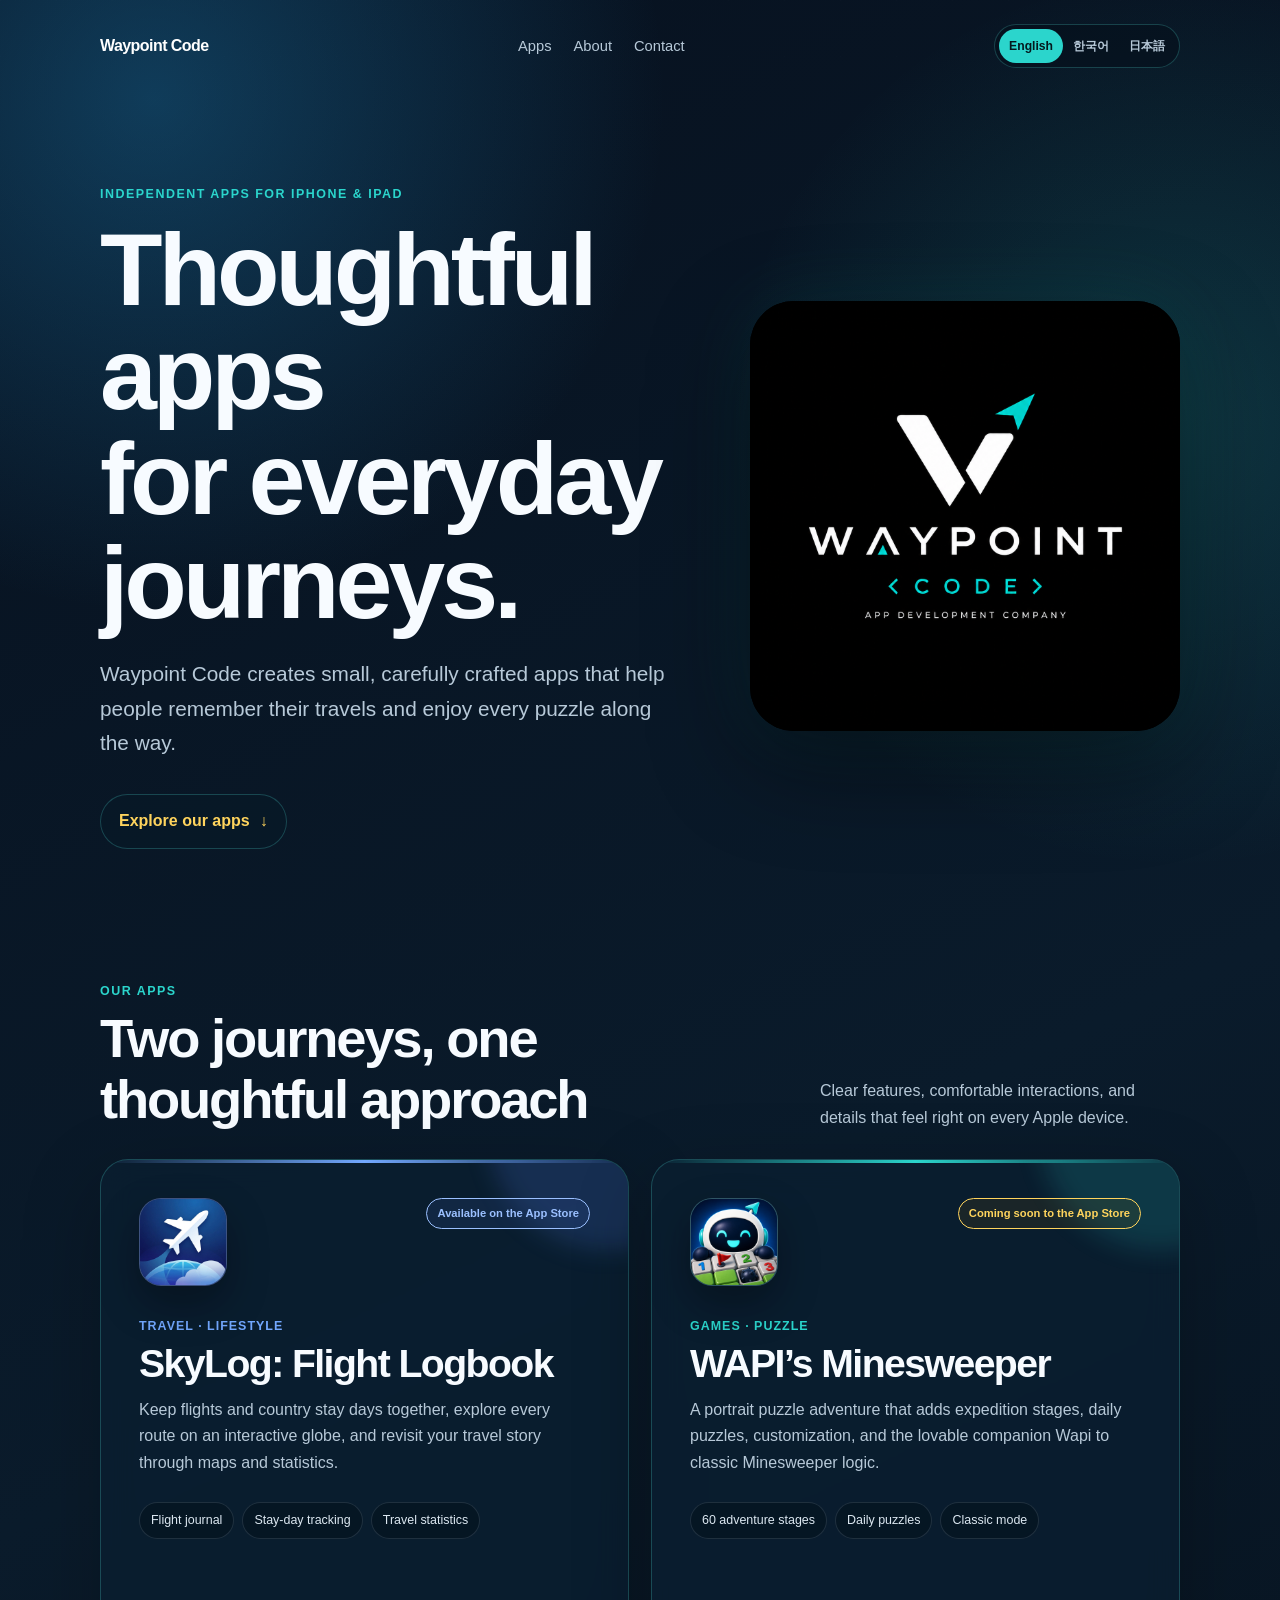
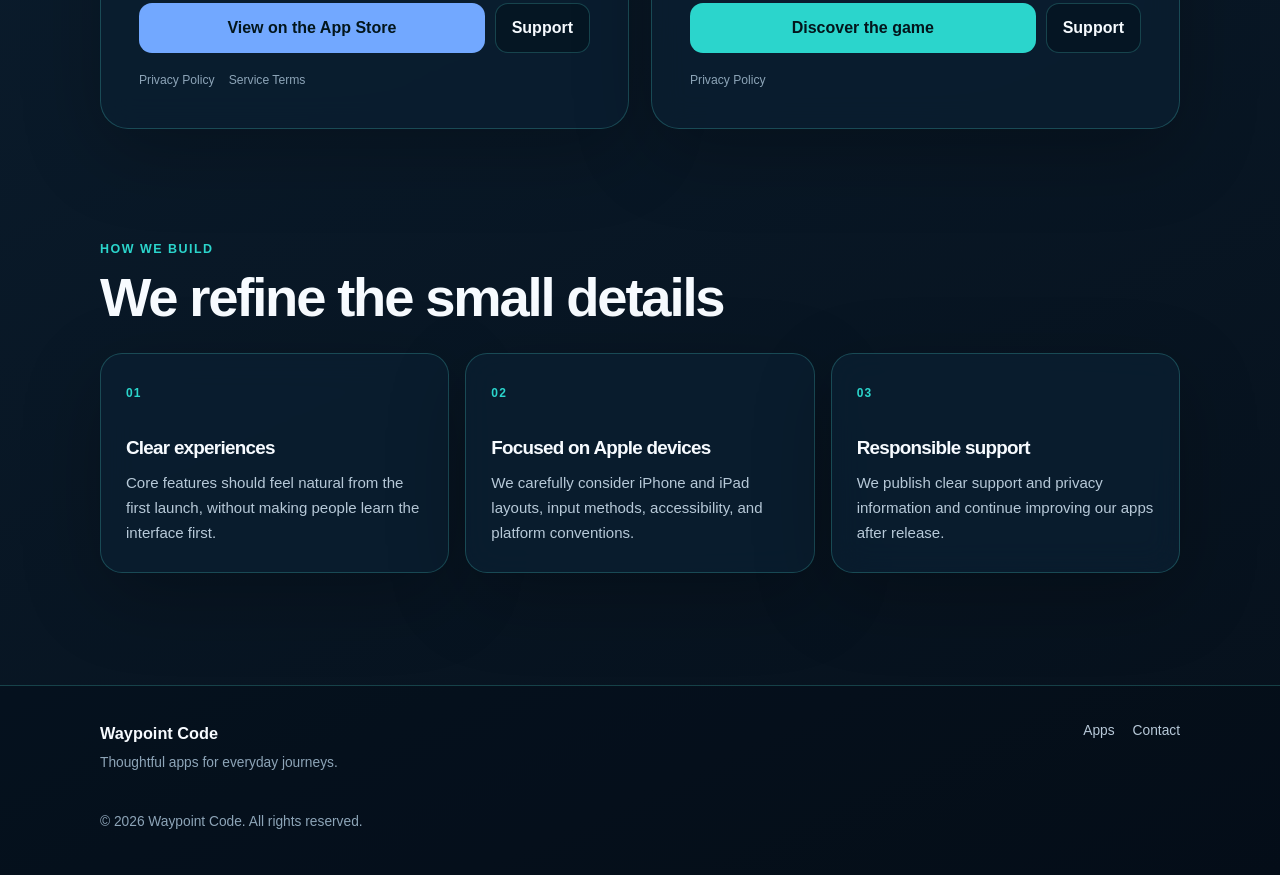
==== commit 34097e75: "OAuth 도메인 루트 소유권 확인 태그 추가" ====
--- a/index.html
+++ b/index.html
@@ -4,6 +4,7 @@
   <meta charset="utf-8">
   <meta name="viewport" content="width=device-width, initial-scale=1">
   <meta name="description" content="Waypoint Code creates thoughtful iPhone and iPad apps for travel, play, and everyday journeys.">
+  <meta name="google-site-verification" content="AUuFrwVkg-6GxxxlkUNaFWfXZeSsGIIOvMbd6VPUbWE">
   <meta name="theme-color" content="#07111f">
   <meta property="og:type" content="website">
   <meta property="og:title" content="Waypoint Code">
